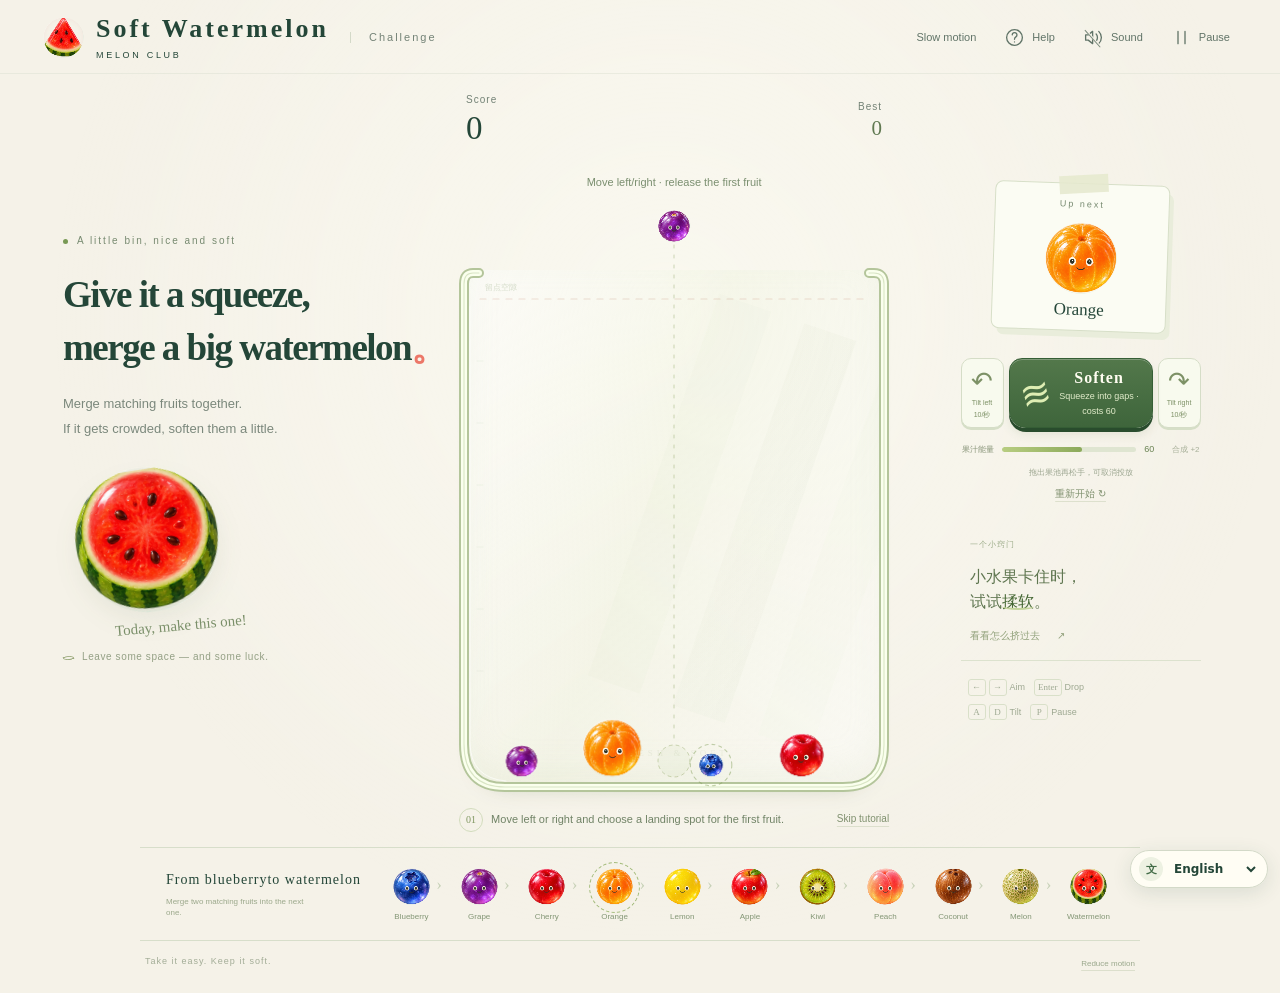
==== index.html @ 74e07fe6 "refactor: modularize game shell and add i18n" ====
<!doctype html>
<html lang="zh-CN">
<head>
  <meta charset="utf-8">
  <meta name="viewport" content="width=device-width,initial-scale=1,viewport-fit=cover">
  <meta name="theme-color" content="#f5f2e8">
  <title>Melt Melon</title>
  <style>
    :root{font-family:system-ui,-apple-system,BlinkMacSystemFont,"Segoe UI",sans-serif;color-scheme:light}
    *{box-sizing:border-box}body{min-height:100vh;margin:0;display:grid;place-items:center;background:#f5f2e8;color:#244638}
    .boot{display:grid;gap:10px;justify-items:center;padding:32px;text-align:center}.boot__dot{width:28px;height:28px;border:3px solid #d3d9c8;border-top-color:#426b47;border-radius:50%;animation:spin .8s linear infinite}.boot p{margin:0;font-size:14px}.boot a{color:#426b47}
    @keyframes spin{to{transform:rotate(360deg)}}
    @media(prefers-reduced-motion:reduce){.boot__dot{animation:none}}
  </style>
  <script defer src="./src/bootstrap.js"></script>
</head>
<body>
  <main class="boot" id="boot-status" role="status" aria-live="polite">
    <span class="boot__dot" aria-hidden="true"></span>
    <p>Loading Melt Melon…</p>
    <noscript><p>JavaScript is required for the localized launcher. <a href="./game.html">Open the original game</a>.</p></noscript>
  </main>
</body>
</html>
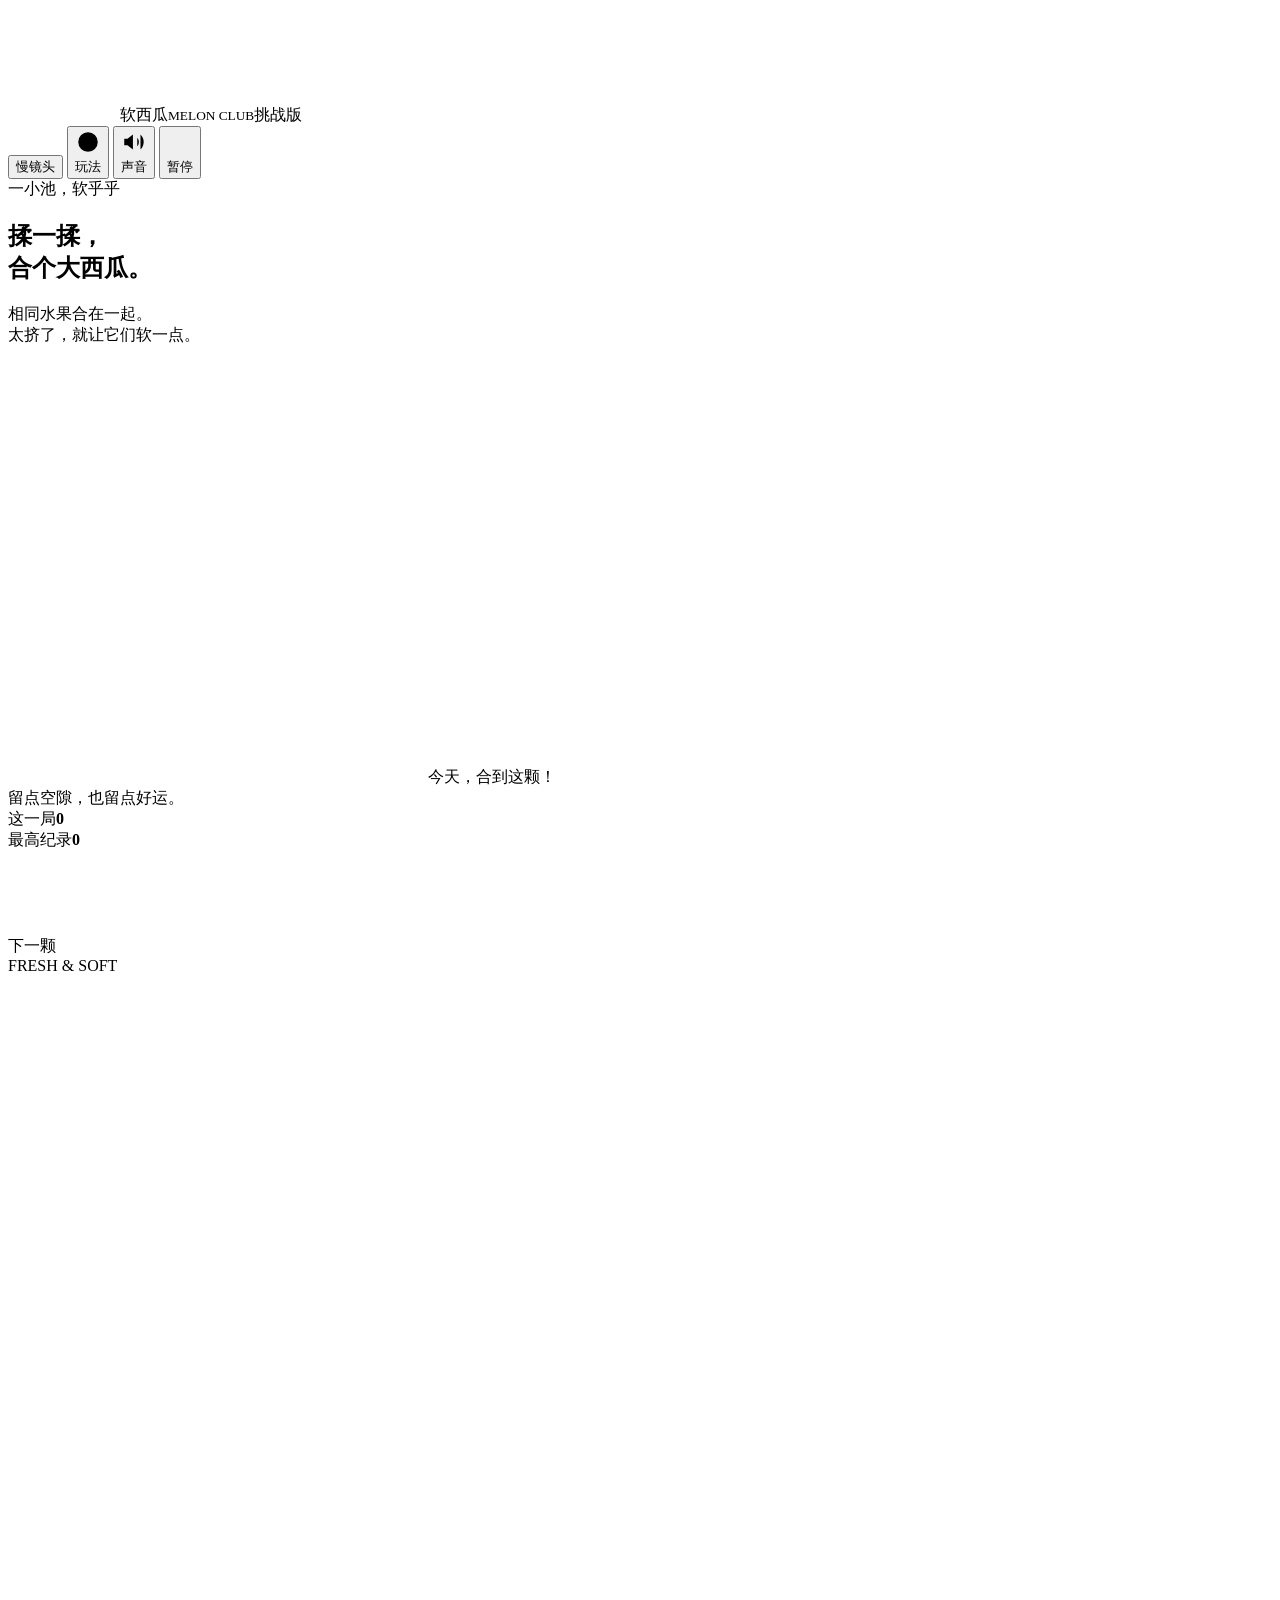
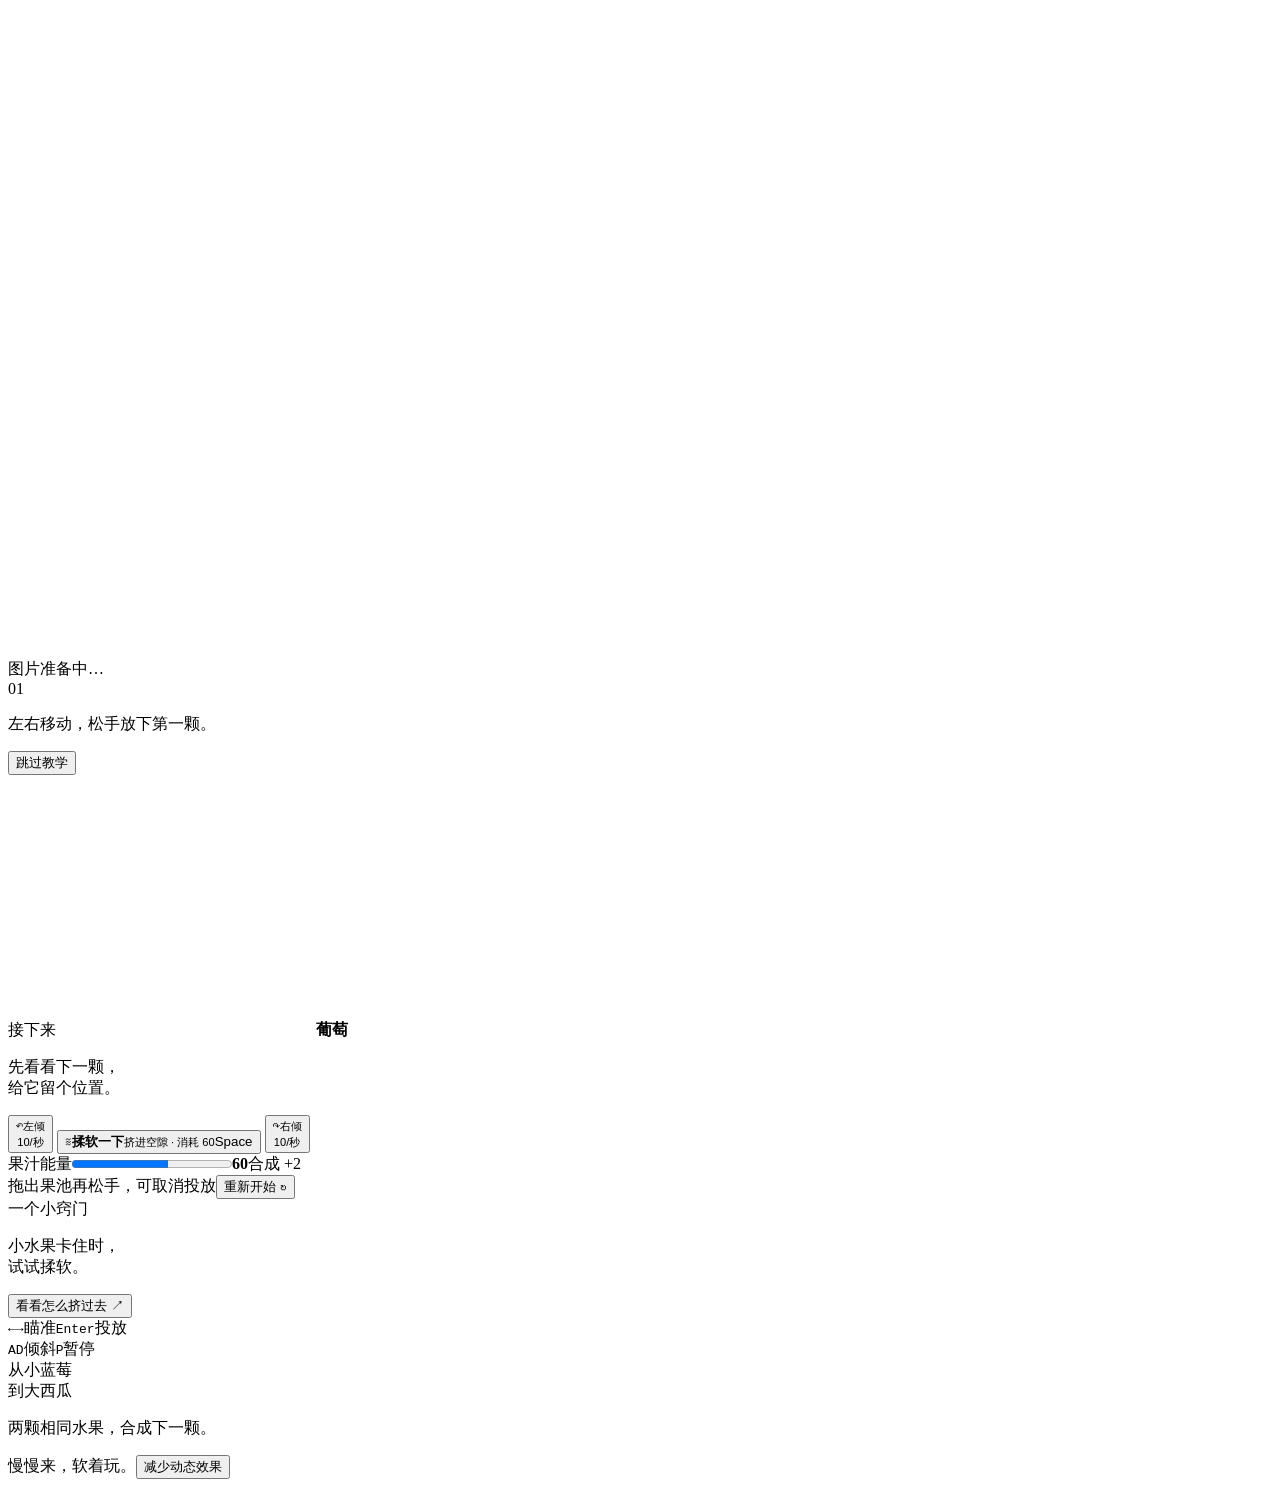
==== commit 55ae26ff: "refactor: extract game sources and assets" ====
--- a/index.html
+++ b/index.html
@@ -2,23 +2,129 @@
 <html lang="zh-CN">
 <head>
   <meta charset="utf-8">
+<meta http-equiv="Content-Security-Policy" content="default-src 'none'; img-src data:; style-src 'unsafe-inline'; script-src 'unsafe-inline'; connect-src 'none'; media-src data:">
   <meta name="viewport" content="width=device-width,initial-scale=1,viewport-fit=cover">
   <meta name="theme-color" content="#f5f2e8">
-  <title>Melt Melon</title>
-  <style>
-    :root{font-family:system-ui,-apple-system,BlinkMacSystemFont,"Segoe UI",sans-serif;color-scheme:light}
-    *{box-sizing:border-box}body{min-height:100vh;margin:0;display:grid;place-items:center;background:#f5f2e8;color:#244638}
-    .boot{display:grid;gap:10px;justify-items:center;padding:32px;text-align:center}.boot__dot{width:28px;height:28px;border:3px solid #d3d9c8;border-top-color:#426b47;border-radius:50%;animation:spin .8s linear infinite}.boot p{margin:0;font-size:14px}.boot a{color:#426b47}
-    @keyframes spin{to{transform:rotate(360deg)}}
-    @media(prefers-reduced-motion:reduce){.boot__dot{animation:none}}
-  </style>
-  <script defer src="./src/bootstrap.js"></script>
+  <title>软西瓜 · 果冻工坊 · 挑战版</title>
+  <link rel="icon" href="data:,">
+  <link rel="stylesheet" href="./src/styles/main.css">
+  <meta name="description" content="A build-free soft-body fruit merge game.">
 </head>
 <body>
-  <main class="boot" id="boot-status" role="status" aria-live="polite">
-    <span class="boot__dot" aria-hidden="true"></span>
-    <p>Loading Melt Melon…</p>
-    <noscript><p>JavaScript is required for the localized launcher. <a href="./game.html">Open the original game</a>.</p></noscript>
+  <!-- Original V3. The reference informed comparison only; code and fruit artwork are independent. -->
+  <div class="page-grain" aria-hidden="true"></div>
+  <header class="masthead">
+    <div class="wordmark"><canvas id="brand-icon" width="112" height="112" aria-hidden="true"></canvas><span>软西瓜<small>MELON CLUB</small></span><span class="edition">挑战版</span></div>
+    <nav class="utilities" aria-label="游戏设置">
+      <button id="motion-button" data-open-motion-lab class="icon-button motion-button" aria-label="打开慢镜头">慢镜头</button>
+      <button id="help-button" class="icon-button" aria-label="怎么玩" title="怎么玩"><svg viewBox="0 0 24 24" aria-hidden="true"><circle cx="12" cy="12" r="9"/><path d="M9.4 9a2.7 2.7 0 1 1 4.2 2.3c-1.2.8-1.6 1.1-1.6 2.7M12 17h.01"/></svg><span>玩法</span></button>
+      <button id="sound-button" class="icon-button" aria-label="开启声音" aria-pressed="false" title="开启声音"><svg viewBox="0 0 24 24" aria-hidden="true"><path d="M11 5 6 9H3v6h3l5 4V5M15 8c2 2 2 6 0 8M18 5c4 4 4 10 0 14"/></svg><span>声音</span><i class="muted-mark"></i></button>
+      <button id="pause-button" class="icon-button" aria-label="暂停游戏" title="暂停 · P"><svg viewBox="0 0 24 24" aria-hidden="true"><path d="M8 5v14M16 5v14"/></svg><span>暂停</span></button>
+    </nav>
+  </header>
+
+  <main class="game-layout">
+    <aside class="introduction">
+      <div class="overline"><span></span> 一小池，软乎乎</div>
+      <h1>揉一揉，<br>合个大西瓜<span>。</span></h1>
+      <p>相同水果合在一起。<br>太挤了，就让它们软一点。</p>
+      <div class="goal-illustration"><canvas id="goal-fruit" width="420" height="420" aria-hidden="true"></canvas><span class="handnote">今天，合到这颗！</span></div>
+      <div class="desktop-note"><span class="tiny-leaf" aria-hidden="true"></span> 留点空隙，也留点好运。</div>
+    </aside>
+
+    <section class="play-column" aria-label="软西瓜游戏">
+      <div class="score-strip">
+        <div class="score-current"><span>这一局</span><strong id="score">0</strong><b id="combo" aria-live="off"></b></div>
+        <div class="score-best"><span>最高纪录</span><strong id="best">0</strong></div>
+        <div class="mobile-next"><span>下一颗</span><canvas id="next-mobile" width="100" height="100" aria-label="下一颗水果"></canvas></div>
+      </div>
+      <div class="board-wrap" id="board-wrap">
+        <div class="board-backdrop" aria-hidden="true"><span class="window-shadow"></span><span class="tank-label">FRESH & SOFT</span></div>
+        <canvas id="game" width="920" height="1280" tabindex="0" aria-label="水果投放区。拖动瞄准，松手投放。左右方向键瞄准，回车投放，空格揉软，A D 倾斜，P 暂停。"></canvas>
+        <div class="board-message" id="board-message" role="status">图片准备中…</div>
+        <div class="pause-cover" id="pause-cover" hidden><span>歇一会儿</span><h2>果冻等你回来。</h2><button id="resume-button" class="primary-button">继续合成 <span>↗</span></button></div>
+        <div class="danger-note" id="danger-note" hidden>快满了，给水果腾点地方 <strong id="danger-count">3</strong></div>
+      </div>
+      <div class="coach" id="coach"><span class="coach-step" id="coach-step">01</span><p id="coach-copy">左右移动，松手放下第一颗。</p><button id="skip-tutorial" class="text-button">跳过教学</button></div>
+
+    </section>
+
+    <aside class="companion">
+      <div class="next-ticket"><span class="overline">接下来</span><canvas id="next-fruit" width="260" height="260" aria-label="下一颗水果"></canvas><strong id="next-name">葡萄</strong><p>先看看下一颗，<br>给它留个位置。</p></div>
+      <div class="action-panel">
+      <div class="touch-controls" aria-label="倾斜与软化控制">
+        <button id="tilt-left" class="tilt-button" aria-label="按住向左倾斜，每秒消耗10能量"><span>↶</span><small>左倾<br>10/秒</small></button>
+        <button id="soften-button" class="soften-button" aria-label="揉软水果，消耗60能量"><span class="soften-symbol" aria-hidden="true">≋</span><span><strong id="soften-label">揉软一下</strong><small id="soften-detail">挤进空隙 · 消耗 60</small></span><span class="soften-key">Space</span></button>
+        <button id="tilt-right" class="tilt-button" aria-label="按住向右倾斜，每秒消耗10能量"><span>↷</span><small>右倾<br>10/秒</small></button>
+      </div>
+      <div class="energy-line"><span>果汁能量</span><progress id="energy" max="100" value="60" aria-label="果汁能量"></progress><strong id="energy-value">60</strong><span class="energy-explain">合成 +2</span></div>
+      <div class="round-actions"><span>拖出果池再松手，可取消投放</span><button id="restart-button" class="text-button">重新开始 ↻</button></div>
+      </div>
+      <div class="softness-note"><span class="mini-label">一个小窍门</span><p>小水果卡住时，<br>试试<span>揉软</span>。</p><button id="lesson-button" class="lesson-link">看看怎么挤过去 <span>↗</span></button></div>
+      <div class="keyboard-note"><kbd>←</kbd><kbd>→</kbd><span>瞄准</span><kbd>Enter</kbd><span>投放</span><br><kbd>A</kbd><kbd>D</kbd><span>倾斜</span><kbd>P</kbd><span>暂停</span></div>
+    </aside>
   </main>
+
+  <section class="fruit-route" aria-label="水果合成顺序">
+    <div class="route-heading"><span>从小蓝莓<br>到大西瓜</span><p id="route-caption">两颗相同水果，合成下一颗。</p></div>
+    <div id="route-fruits" class="route-fruits"></div>
+  </section>
+  <footer class="page-footer"><span>慢慢来，软着玩。</span><button id="reduced-button" class="text-button" aria-pressed="false">减少动态效果</button></footer>
+  <p class="screen-reader" id="announcer" role="status" aria-live="polite"></p>
+
+  <dialog id="help-dialog" class="paper-dialog">
+    <button class="dialog-close" data-close="help-dialog" aria-label="关闭玩法说明">×</button>
+    <span class="overline">一点点上手</span><h2>给水果找个好位置。</h2>
+    <ol class="help-rules"><li><b>松手投放</b><p>左右拖动瞄准，松手放下。拖出果池再松手，就能取消。</p></li><li><b>相同的会合成</b><p>两颗相同水果碰到一起，变成下一种水果。共十一级，下一颗随机来自前五级；连续合成会多得分。</p></li><li><b>挤不动，揉软一下</b><p>点“揉软一下”，水果会软化 2.4 秒，消耗 60 能量。每次合成补充 2 能量。倾斜每秒消耗 10 能量，和揉软共用。</p></li><li><b>别越过红线</b><p>水果稳定越过红线 3 秒，本局结束。西瓜不会消除，合出后可以继续冲分。</p></li></ol>
+    <div class="dialog-actions"><button id="help-practice" class="primary-button">练一次揉软 <span>↗</span></button><button class="secondary-button" data-close="help-dialog">回到游戏</button></div>
+  </dialog>
+  <dialog id="lesson-dialog" class="paper-dialog lesson-dialog">
+    <button id="lesson-skip" class="dialog-close" aria-label="跳过软化练习">×</button>
+    <span class="overline">亲手试一下 · 练习不影响当前对局</span><h2 id="lesson-title">差一点，就能碰到伙伴。</h2><p id="lesson-copy" class="dialog-lead">点一下揉软，让上面的果肉挤过缝隙。</p>
+    <canvas id="lesson-canvas" width="690" height="960" aria-label="软化练习：一颗猕猴桃被卡在缝隙上方，下方还有一颗猕猴桃。"></canvas>
+    <button id="lesson-soften" class="primary-button">揉软看看 <span>≋</span></button><button id="lesson-continue" class="primary-button" hidden>学会了，继续合成 <span>↗</span></button>
+    <button id="lesson-retry" class="text-button" hidden>再试一次</button>
+  </dialog>
+  <dialog id="restart-dialog" class="paper-dialog small-dialog"><span class="overline">新的一局</span><h2>换一池新水果？</h2><p class="dialog-lead">这一局会重新开始，最高纪录会保留。</p><div class="dialog-actions"><button id="confirm-restart" class="primary-button">重新开始</button><button class="secondary-button" data-close="restart-dialog">接着玩</button></div></dialog>
+  <dialog id="result-dialog" class="paper-dialog result-dialog"><canvas id="result-fruit" width="260" height="260" aria-hidden="true"></canvas><span class="overline" id="result-kicker">这一池，收获满满</span><h2 id="result-title">又离大西瓜近了一点。</h2><strong id="result-score">0</strong><p class="dialog-lead" id="result-copy"></p><div class="dialog-actions"><button id="result-primary" class="primary-button">再来一局 <span>↗</span></button><button id="result-secondary" class="secondary-button" hidden>继续挑战</button></div></dialog>
+<dialog id="motion-lab-dialog" class="paper-dialog motion-lab-dialog" aria-labelledby="motion-lab-title" aria-describedby="motion-lab-description">
+  <button type="button" class="dialog-close" data-motion-close aria-label="关闭慢镜头">×</button>
+  <header class="motion-lab-heading">
+    <span class="motion-lab-eyebrow">把一瞬间，放慢一点</span>
+    <h2 id="motion-lab-title">慢镜头</h2>
+    <p id="motion-lab-description">同一套水果运动，放慢看压缩与回弹。</p>
+  </header>
+  <div class="motion-lab-scenes" role="group" aria-label="选择动作场景">
+    <button type="button" data-motion-scene="drop" aria-pressed="true">单果落地</button>
+    <button type="button" data-motion-scene="collision" aria-pressed="false">大小碰撞</button>
+    <button type="button" data-motion-scene="merge" aria-pressed="false">同果合成</button>
+  </div>
+  <div class="motion-lab-view">
+    <div class="motion-lab-clock"><span>模拟时刻</span><output data-motion-time>0.000 s</output></div>
+    <canvas width="460" height="640" aria-label="水果慢镜头。可开启显示真实节点。"></canvas>
+  </div>
+  <label class="motion-timeline">拖动时间轴<input type="range" min="0" max="3" step="0.0166666666667" value="0" data-motion-timeline aria-label="慢镜头时间轴，单位秒"></label>
+  <div class="motion-lab-controls" role="group" aria-label="慢镜头播放控制">
+    <div class="motion-lab-speeds" role="group" aria-label="播放速度">
+      <button type="button" data-motion-speed="1" aria-pressed="false" aria-label="正常速度">1×</button>
+      <button type="button" data-motion-speed="0.25" aria-pressed="true" aria-label="四分之一速度">0.25×</button>
+    </div>
+    <button type="button" data-motion-pause aria-pressed="false">暂停</button>
+    <button type="button" data-motion-step title="前进 1/60 秒模拟时间">+1 帧</button>
+    <button type="button" data-motion-restart>重来</button>
+  </div>
+  <div class="motion-lab-readout">
+    <label class="motion-lab-node-toggle"><input type="checkbox" data-motion-nodes>显示真实节点</label>
+    <output class="motion-lab-shapes" data-motion-shape></output>
+    <p class="motion-lab-event" data-motion-event>还未接触</p>
+    <p class="motion-lab-hint" data-motion-hint></p>
+    <small>宽高单位为逻辑像素。+1 帧前进 1/60 秒。</small>
+  </div>
+</dialog>
+
+  <details id="qa-panel" hidden><summary>验证记录</summary><div class="qa-controls"><button id="qa-stress">40 果实压力场景</button><button id="qa-bubbles">大水果气泡外膜</button><button id="qa-autoplay">连续中间投放</button><button id="qa-end">查看结束画面</button><button id="qa-win">查看西瓜画面</button></div><pre id="diagnostics"></pre></details>
+  <script src="./src/config/fruit-catalog.js"></script>
+<script src="./src/physics/soft-world.js"></script><script src="./src/game/melon-game.js"></script><script src="./src/input/melon-input.js"></script><script src="./src/rendering/fruit-painter.js"></script><script src="./src/features/softening-lesson.js"></script><script src="./src/rendering/melon-feedback.js"></script><script src="./src/features/motion-lab.js"></script><script src="./src/assets.js"></script>
+<script src="./src/app.js"></script>
 </body>
 </html>
--- a/src/styles/main.css
+++ b/src/styles/main.css
@@ -0,0 +1,42 @@
+:root{--paper:#f5f2e8;--cream:#fffdf5;--ink:#244638;--muted:#738276;--line:#d3d9c8;--leaf:#426b47;--lime:#dbe98d;--coral:#ec7768;--serif:"Songti SC","STSong","Noto Serif CJK SC",serif;--sans:"PingFang SC","Hiragino Sans GB","Microsoft YaHei",sans-serif}
+*{box-sizing:border-box}html{min-height:100%;background:var(--paper)}body{margin:0;color:var(--ink);font:14px/1.65 var(--sans);background:radial-gradient(ellipse at 52% 32%,#fffff780,transparent 65%);overflow-x:hidden}button{font:inherit;color:inherit;cursor:pointer;touch-action:manipulation}button:disabled{cursor:default}button:focus-visible,canvas:focus-visible{outline:3px solid #7d9b46;outline-offset:5px}button,canvas,a{-webkit-tap-highlight-color:transparent}[hidden]{display:none!important}.page-grain{position:fixed;inset:0;pointer-events:none;opacity:.09;background-image:radial-gradient(#66734e 0.6px,transparent .6px);background-size:4px 4px;z-index:-1}.masthead{max-width:1340px;margin:auto;padding:22px 40px 18px;display:flex;justify-content:space-between;align-items:center;border-bottom:1px solid #dce0d280}.wordmark{display:flex;align-items:center;gap:9px;line-height:1}.wordmark>canvas{width:47px;height:47px}.wordmark>span:nth-child(2){font:700 26px/1 var(--serif);letter-spacing:3px}.wordmark small{display:block;font:9px/1 var(--sans);letter-spacing:2.7px;margin-top:9px}.edition{align-self:center;border-left:1px solid var(--line);margin-left:12px;padding-left:18px;font-size:11px;color:var(--muted);letter-spacing:2px}.utilities{display:flex;gap:8px}.icon-button{position:relative;display:flex;align-items:center;justify-content:center;gap:7px;height:42px;min-width:52px;border:0;background:transparent;border-radius:9px;padding:0 10px;font-size:11px;color:#617468;transition:background .2s,color .2s}.icon-button:hover{background:#e6eadb;color:var(--ink)}.icon-button svg{width:21px;height:21px;fill:none;stroke:currentColor;stroke-width:1.5;stroke-linecap:round;stroke-linejoin:round}.muted-mark{position:absolute;left:19px;top:10px;width:1.5px;height:23px;transform:rotate(-42deg);background:var(--paper);border-left:1.3px solid #798a7b}.icon-button[aria-pressed=true] .muted-mark{display:none}
+.game-layout{max-width:1230px;margin:0 auto;display:grid;grid-template-columns:minmax(195px,1fr) auto minmax(170px,.82fr);gap:44px;padding:25px 38px 0;align-items:center}.introduction{align-self:center;padding-bottom:22px}.overline{font-size:10px;letter-spacing:2px;color:#778a70;display:block}.introduction>.overline{display:flex;align-items:center;gap:9px}.overline>span{width:5px;height:5px;background:#789954;border-radius:50%}h1{font:600 clamp(35px,3.7vw,49px)/1.45 var(--serif);letter-spacing:-1.5px;margin:18px 0 17px;white-space:nowrap}h1>span{color:var(--coral)}.introduction>p{color:#7b887c;font-size:13px;line-height:1.9;margin:0}.goal-illustration{position:relative;width:205px;height:208px;margin:13px 0 10px;transform:rotate(-9deg)}.goal-illustration>canvas{width:190px;height:190px;filter:drop-shadow(0 12px 12px #354f2612)}.handnote{position:absolute;bottom:1px;left:39px;font:15px var(--serif);color:#7a8f69;white-space:nowrap;transform:rotate(4deg)}.desktop-note{font-size:10px;color:#94a085;display:flex;gap:8px;align-items:center;letter-spacing:.6px}.tiny-leaf{width:11px;height:6px;border:1px solid #91a271;border-radius:0 100%;transform:rotate(-25deg)}
+.play-column{width:min(460px,calc((100svh - 252px)*.71875));min-width:310px}.score-strip{min-height:62px;height:auto;display:flex;align-items:center;justify-content:space-between;padding:6px 22px 14px}.score-strip span{display:block;font-size:10px;color:var(--muted);letter-spacing:1px}.score-strip strong{display:block;font-family:Georgia,var(--serif);font-weight:400;line-height:1.2}.score-current strong{font-size:33px}.score-best{text-align:right}.score-best strong{font-size:21px;color:#607951}.score-current{position:relative}.score-current b{position:absolute;bottom:3px;left:100%;margin-left:12px;white-space:nowrap;font-size:10px;font-weight:500;color:var(--coral)}.mobile-next{display:none}.board-wrap{position:relative;width:100%;aspect-ratio:460/640;isolation:isolate}.board-backdrop{position:absolute;inset:16.8% 4.4% 2.2%;z-index:-1;border-radius:9px 9px 43px 43px;background:linear-gradient(110deg,#ffffff91,#edf3dd50 44%,#ffffff75);box-shadow:inset 0 -15px 35px #c8d3b42b,0 14px 23px -19px #33552856;overflow:hidden}.window-shadow{position:absolute;right:22%;top:10%;width:13%;height:78%;background:linear-gradient(90deg,#a1b48709,#b0c29a0e);transform:rotate(19deg);box-shadow:-90px 0 0 #b0c29a0b,90px 0 0 #b0c29a07}.tank-label{position:absolute;left:50%;bottom:5.8%;transform:translateX(-50%);white-space:nowrap;color:#667f4c18;font:9px Georgia,serif;letter-spacing:4px}#game{display:block;width:100%;height:100%;touch-action:none;cursor:crosshair;border-radius:10px}.board-message{position:absolute;top:1%;left:50%;transform:translateX(-50%);max-width:95%;white-space:nowrap;color:#7b8f70;font-size:11px;padding:5px 12px;pointer-events:none;transition:opacity .25s}.board-message.is-urgent{color:#bc6351}.danger-note{position:absolute;top:18%;left:50%;transform:translateX(-50%);font-size:10px;background:#fff8efd9;color:#be6654;border:1px solid #ecae9866;padding:4px 10px;border-radius:6px;white-space:nowrap;pointer-events:none}.danger-note strong{font:15px Georgia;display:inline-block;padding-left:8px}.pause-cover{position:absolute;inset:16.8% 4.4% 2.2%;border-radius:7px 7px 38px 38px;background:#f5f3e5eb;backdrop-filter:blur(7px);display:flex;flex-direction:column;align-items:center;justify-content:center;z-index:5}.pause-cover>span{font-size:11px;letter-spacing:3px;color:var(--muted)}.pause-cover h2{font:500 26px var(--serif);margin:13px 0 26px}.pause-cover .primary-button{min-width:180px}
+.coach{display:flex;align-items:center;min-height:35px;gap:8px;padding:0 15px;margin:3px 0 8px}.coach-step{width:24px;height:24px;display:grid;place-items:center;border:1px solid #d1dbbc;border-radius:50%;font:10px Georgia;color:#7d945e;flex-shrink:0}.coach p{font-size:11px;color:#708366;margin:0;line-height:1.5;flex:1}.coach>.text-button{font-size:10px;white-space:nowrap}.coach.is-complete>.coach-step{border-color:transparent;font-size:15px}.touch-controls{display:flex;gap:7px;align-items:stretch;margin:0 15px}.soften-button{position:relative;overflow:hidden;flex:1;border:1px solid #355e35;border-radius:13px 13px 17px 17px;min-height:57px;background:linear-gradient(180deg,#53784b,#3e653b);box-shadow:inset 0 1px 0 #ffffff42,0 4px 0 #294c2d,0 7px 10px #5364361c;color:#fffdf1;display:flex;align-items:center;justify-content:center;gap:12px;padding:8px 10px;transition:transform .12s,box-shadow .12s,background .25s}.soften-button:hover:not(:disabled){background:linear-gradient(#618850,#497644)}.soften-button:active:not(:disabled){transform:translateY(3px);box-shadow:inset 0 1px 0 #ffffff25,0 1px 0 #294c2d}.soften-button:disabled{opacity:.63;box-shadow:inset 0 1px 0 #ffffff33,0 2px 0 #294c2d}.soften-button.is-active{background:linear-gradient(#a8ba65,#859e48);color:#fffef0;opacity:1;border-color:#81924e}.soften-symbol{font:37px/1 Georgia;transform:rotate(-15deg);font-weight:300;color:#deedb3}.soften-button strong{display:block;font:600 16px/1.4 var(--serif);letter-spacing:1px}.soften-button small{font-size:9px;font-weight:400;color:#e2eccb;display:block}.soften-key{border:1px solid #d7e5b14a;border-radius:4px;padding:1px 4px;font-size:8px;color:#d9e4bd;margin-left:auto}.tilt-button{width:39px;flex-shrink:0;display:flex;align-items:center;justify-content:center;flex-direction:column;gap:0;border:1px solid #d5ddc7;border-radius:10px;background:#f8faee;box-shadow:0 2px 0 #d6dfc7;color:#7d9166}.tilt-button>span{font:26px/1.2 Georgia}.tilt-button small{font-size:8px}.tilt-button.is-held{background:#e0eac4;transform:translateY(2px);box-shadow:none}.energy-line{display:flex;gap:8px;align-items:center;margin:12px 17px 0;font-size:8px;color:#859276}.energy-line progress{height:5px;flex:1;min-width:35px;width:40px;border:0;border-radius:5px;overflow:hidden;background:#dfe5d1;appearance:none}.energy-line progress::-webkit-progress-bar{background:#dfe5d1}.energy-line progress::-webkit-progress-value{background:linear-gradient(90deg,#b8cd81,#8caa5b);border-radius:5px;transition:width .2s}.energy-line progress::-moz-progress-bar{background:#8caa5b}.energy-line strong{font-weight:500;font-size:9px;min-width:17px;color:#6a8354}.energy-explain{margin-left:3px;opacity:.7}.round-actions{display:flex;justify-content:space-between;align-items:center;margin:8px 16px 0;font-size:8px;color:#9ba58f}.text-button{border:0;padding:3px 0;background:none;color:#7f906e;font-size:10px;text-decoration:underline;text-decoration-color:#a1b48a4d;text-underline-offset:4px}.text-button:hover{color:var(--ink)}
+.companion{padding:0 0 25px;max-width:200px;justify-self:center;width:100%}.next-ticket{position:relative;text-align:center;padding:24px 14px 17px;background:#fbfcf3;border:1px solid #d7dfc8;border-radius:8px;box-shadow:5px 7px 0 -1px #e9eddb;transform:rotate(2deg)}.next-ticket::before{content:"";position:absolute;width:49px;height:18px;background:#e6e9ced9;top:-9px;left:calc(50% - 24px);transform:rotate(-5deg)}.next-ticket canvas{width:112px;height:112px;display:block;margin:4px auto 0}.next-ticket>strong{font:500 17px var(--serif);display:block}.next-ticket>p{font-size:10px;color:#929e84;margin:13px 0 0;line-height:1.7}.next-ticket>.overline{font-size:9px}.softness-note{margin:36px 0 20px;padding:0 9px}.mini-label{font-size:8px;color:#9bab88;letter-spacing:1px}.softness-note p{font:18px/1.6 var(--serif);margin:10px 0 9px;color:#5f7650}.softness-note p>span{position:relative;color:#456734}.softness-note p>span::after{content:"";position:absolute;bottom:0;left:0;right:0;height:5px;border-bottom:2px solid #c4d49b;border-radius:50%}.lesson-link{background:none;border:0;padding:4px 0;font-size:10px;color:#92a27c;display:flex;align-items:center;gap:17px}.lesson-link:hover{color:var(--ink)}.keyboard-note{border-top:1px solid #dce2ce;padding:14px 7px;font-size:8px;color:#9da891;line-height:2.7;white-space:nowrap}.keyboard-note kbd{display:inline-block;font:9px Georgia;border:1px solid #d9e0c9;border-radius:3px;min-width:18px;text-align:center;padding:0 3px;line-height:1.6;margin-right:3px}.keyboard-note span{margin-right:9px}
+.fruit-route{max-width:1000px;display:flex;align-items:center;gap:25px;margin:23px auto 0;padding:16px 26px;border-top:1px solid #d7deca;border-bottom:1px solid #d7deca}.route-heading{display:flex;flex-direction:column;gap:5px;min-width:113px}.route-heading>span{font:500 14px/1.45 var(--serif);letter-spacing:1px}.route-heading>span br{display:none}.route-heading p{margin:0;font-size:8px;color:#9ba88b;max-width:145px;line-height:1.4;min-height:22px}.route-fruits{flex:1;display:flex;justify-content:space-between;align-items:center;gap:10px}.fruit-step{position:relative;display:flex;flex-direction:column;align-items:center;justify-content:center;background:none;border:0;padding:0;min-width:45px;color:#839675}.fruit-step:not(:last-child)::after{content:"›";position:absolute;right:-15px;top:10px;font:17px var(--serif);color:#c7d1b7}.fruit-step canvas{width:43px;height:43px;transition:transform .2s}.fruit-step:hover canvas{transform:translateY(-4px)}.fruit-step span{font-size:8px;margin-top:2px}.fruit-step.is-latest::before{content:"";position:absolute;top:0;width:43px;height:43px;border:1px dashed #a6bd7f;border-radius:50%;transform:scale(1.13)}.page-footer{display:flex;justify-content:space-between;max-width:1000px;margin:0 auto;padding:13px 5px 20px;color:#a3ad97;font-size:9px;letter-spacing:1px}.page-footer .text-button{font-size:8px;color:#9aa88c}.screen-reader{position:absolute;width:1px;height:1px;padding:0;margin:-1px;overflow:hidden;clip:rect(0,0,0,0);white-space:nowrap;border:0}
+.paper-dialog{border:1px solid #d9dfc9;background:#fcfbf1;color:var(--ink);border-radius:22px;padding:32px;width:min(480px,calc(100% - 30px));max-height:calc(100svh - 36px);overflow:auto;box-shadow:0 24px 90px #1d3c2c30}.paper-dialog::backdrop{background:#20392d50;backdrop-filter:blur(5px)}.paper-dialog h2{font:500 28px/1.5 var(--serif);margin:10px 0 18px;letter-spacing:-.5px}.dialog-close{position:absolute;right:16px;top:12px;width:35px;height:35px;border:0;background:none;color:#8c9b7b;font-size:26px}.dialog-lead{font-size:12px;color:#819170;line-height:1.8;margin:0 0 21px}.help-rules{padding:0;list-style:none;counter-reset:steps;margin:22px 0 26px}.help-rules li{position:relative;padding-left:34px;margin-bottom:20px;counter-increment:steps}.help-rules li::before{content:counter(steps);position:absolute;left:0;top:1px;width:21px;height:21px;display:grid;place-items:center;border:1px solid #d1ddbf;border-radius:50%;font:11px Georgia;color:#8ea36c}.help-rules b{font-size:13px;font-weight:500}.help-rules p{font-size:11px;line-height:1.8;color:#8a9879;margin:4px 0 0}.dialog-actions{display:flex;gap:10px}.primary-button,.secondary-button{border-radius:10px;padding:12px 18px;font-size:12px;min-height:45px;display:flex;justify-content:center;align-items:center;gap:30px}.primary-button{background:#486c3c;border:1px solid #416035;color:#fffbed;box-shadow:inset 0 1px 0 #ffffff20;flex:1}.primary-button:hover{background:#567c45}.primary-button:disabled{background:#99ac76;border-color:#99ac76}.primary-button>span{font-size:18px;line-height:1}.secondary-button{background:#f8f9ec;border:1px solid #d2dec0;color:#8a9b71}.lesson-dialog{text-align:center;width:min(470px,calc(100% - 26px));padding:24px 30px}.lesson-dialog .overline{font-size:8px;letter-spacing:1px}.lesson-dialog h2{font-size:23px;margin:10px 0}.lesson-dialog .dialog-lead{font-size:11px;margin-bottom:0}.lesson-dialog>canvas{display:block;max-width:100%;width:min(270px,calc((100svh - 300px)*.71875));height:auto;margin:-3px auto 0}.lesson-dialog>.primary-button{width:100%;min-height:48px}.lesson-dialog>.text-button{margin-top:10px}.small-dialog{padding:34px}.result-dialog{text-align:center}.result-dialog>canvas{width:135px;height:135px;display:block;margin:0 auto 5px}.result-dialog h2{font-size:24px;margin:7px 0 12px}.result-dialog>strong{display:block;font:48px/1.2 Georgia;color:#466d36;margin:12px 0}.result-dialog .dialog-lead{margin:10px 0 24px}.result-dialog .dialog-actions{justify-content:center}.result-dialog .secondary-button{flex:1}#qa-panel{max-width:1000px;margin:20px auto;padding:12px;background:#edf1e2;border:1px solid #cad6b5;font-size:10px}#qa-panel pre{max-height:260px;overflow:auto;white-space:pre-wrap}.qa-controls{display:flex;gap:10px;padding:12px 0}.qa-controls button{font-size:10px;border:1px solid #abb992;background:#fff;padding:5px 8px}
+@media(min-width:1300px) and (min-height:820px){.game-layout{gap:60px;padding-top:33px}.companion{max-width:210px}.next-ticket canvas{width:133px;height:133px}}
+@media(max-width:1080px){.game-layout{gap:25px;padding-left:28px;padding-right:28px}.introduction h1{font-size:34px}.introduction .overline{font-size:8px}.introduction>p{font-size:11px}.goal-illustration{width:165px;height:178px}.goal-illustration>canvas{width:165px;height:165px}.handnote{left:16px;font-size:13px}.companion{max-width:155px}.next-ticket canvas{width:98px;height:98px}.softness-note p{font-size:16px}.fruit-route{margin-left:30px;margin-right:30px}.page-footer{margin-left:30px;margin-right:30px}}
+@media(max-width:820px){.masthead{padding:15px 23px 11px}.game-layout{grid-template-columns:minmax(180px,1fr) auto;max-width:710px;gap:25px;padding-top:12px}.companion{display:none}.play-column{width:min(415px,calc((100svh - 248px)*.71875));min-width:300px}.mobile-next{display:flex;align-items:center;gap:3px}.mobile-next canvas{width:40px;height:40px}.score-best{margin-left:auto;margin-right:18px}.introduction h1{font-size:34px}.score-strip{min-height:58px}.fruit-route{gap:13px;padding:13px 8px;max-width:640px;margin:20px auto 0}.route-heading{min-width:96px}.route-heading>span{font-size:11px}.route-heading p{max-width:105px}.route-fruits{gap:8px}.fruit-step{min-width:35px}.fruit-step canvas{width:36px;height:36px}.fruit-step:not(:last-child)::after{right:-11px;top:8px}.page-footer{max-width:640px;margin:auto}.edition{display:none}.icon-button span{display:none}}
+@media(max-width:600px){.masthead{padding:10px 17px 7px;border:0;max-width:430px}.wordmark>canvas{width:34px;height:34px}.wordmark>span:nth-child(2){font-size:22px;letter-spacing:2px}.wordmark small{font-size:7px;letter-spacing:2px;margin-top:6px}.utilities{gap:1px}.icon-button{padding:0 9px;min-width:38px;height:38px}.icon-button svg{width:19px;height:19px}.muted-mark{left:16px;top:8px;height:23px}.game-layout{display:block;margin:0 auto;padding:0 12px;max-width:420px}.introduction,.companion{display:none}.play-column{width:min(100%,calc((100svh - 238px)*.71875));min-width:0;margin:auto}.score-strip{min-height:50px;padding:4px 18px 12px}.score-strip span{font-size:8px}.score-current strong{font-size:29px}.score-best strong{font-size:18px}.score-best{margin-right:12px}.score-current b{font-size:9px;bottom:4px;margin-left:8px}.mobile-next>span{max-width:9px;line-height:1.2}.mobile-next canvas{width:40px;height:40px}.board-message{font-size:9px;top:-.5%}.coach{padding:0 11px;margin:0 0 5px;min-height:29px;gap:6px}.coach-step{width:20px;height:20px;font-size:9px}.coach p{font-size:10px}.coach>.text-button{font-size:8px}.touch-controls{margin:0 10px;gap:6px}.soften-button{min-height:49px;gap:9px;padding:6px 9px;border-radius:10px 10px 13px 13px}.soften-button strong{font-size:15px}.soften-button small{font-size:8px}.soften-symbol{font-size:32px}.soften-key{display:none}.tilt-button{width:34px}.tilt-button>span{font-size:24px}.tilt-button small{font-size:7px}.energy-line{margin:9px 12px 0;font-size:7px;gap:6px}.energy-line progress{height:4px}.energy-line strong{font-size:8px}.energy-explain{font-size:7px}.round-actions{margin:4px 11px 0;font-size:7px}.round-actions .text-button{font-size:8px}.fruit-route{max-width:390px;gap:10px;margin:11px auto 0;padding:10px 14px 9px;border-bottom:0}.route-heading{min-width:41px}.route-heading>span{font-size:9px;line-height:1.4;letter-spacing:0}.route-heading>span br{display:block}.route-heading p{display:none}.route-fruits{gap:6px}.fruit-step{min-width:28px}.fruit-step canvas{width:30px;height:30px}.fruit-step>span{font-size:7px;margin-top:0}.fruit-step:not(:last-child)::after{right:-7px;font-size:11px;top:7px}.fruit-step.is-latest::before{width:30px;height:30px}.page-footer{padding:0 22px 12px;max-width:410px;font-size:7px}.page-footer .text-button{font-size:7px}.paper-dialog{padding:26px;max-height:calc(100svh - 24px)}.paper-dialog h2{font-size:25px}.lesson-dialog{padding:23px}.lesson-dialog h2{font-size:21px}.lesson-dialog .dialog-lead{font-size:10px}.lesson-dialog>canvas{width:min(250px,calc((100svh - 275px)*.71875))}.help-rules{margin-top:18px}.help-rules li{margin-bottom:16px}.danger-note{font-size:8px;padding:3px 7px}.danger-note strong{font-size:13px}.pause-cover h2{font-size:22px}.pause-cover .primary-button{min-width:150px}}
+@media(max-width:370px){.masthead{padding-left:12px;padding-right:12px}.fruit-route{padding-left:10px;padding-right:10px;gap:6px}.route-fruits{gap:4px}.fruit-step{min-width:24px}.fruit-step canvas{width:27px;height:27px}.coach p{font-size:9px}.game-layout{padding:0 8px}}
+@media(prefers-reduced-motion:reduce){*,*::before,*::after{animation-duration:.01ms!important;transition-duration:.01ms!important;scroll-behavior:auto!important}}body[data-reduced=true] *,body[data-reduced=true] *::before,body[data-reduced=true] *::after{animation-duration:.01ms!important;transition-duration:.01ms!important}
+@media(min-width:601px) and (max-height:800px){.masthead{padding-top:11px;padding-bottom:9px}.game-layout{padding-top:9px;gap:38px}.play-column{width:min(385px,calc((100svh - 326px)*.71875));min-width:300px}.score-strip{min-height:45px}.score-current strong{font-size:29px}.coach{min-height:29px;margin:0 0 6px;padding:0 8px;gap:5px}.coach p{font-size:10px}.coach>.text-button{font-size:9px}.touch-controls{margin:0 8px}.soften-button{min-height:50px}.energy-line{margin-top:10px}.round-actions{margin-top:5px}.introduction h1{font-size:40px}.goal-illustration{width:175px;height:182px}.goal-illustration>canvas{width:170px;height:170px}.next-ticket canvas{width:99px;height:99px}.next-ticket{padding-top:18px}.softness-note{margin:23px 0 16px}.fruit-route{margin-top:17px}}
+@media(max-width:600px){.icon-button{min-width:44px;height:44px;padding:0 11px}.muted-mark{left:18px;top:11px}.tilt-button{width:44px}.play-column{width:min(100%,calc((100svh - 284px)*.71875))}.coach p{font-size:11px}.round-actions>span{font-size:8px}.fruit-route{margin-top:9px}.lesson-dialog .dialog-close{width:44px;height:44px}}
+
+/* V3: use the available height for the falling fruit. */
+@media(min-width:821px){.masthead{padding-top:14px;padding-bottom:12px}.game-layout{padding-top:12px;gap:40px;grid-template-columns:minmax(170px,1fr) auto minmax(220px,.8fr)}.play-column{width:min(460px,calc((100svh - 175px)*.71875));min-width:345px}.score-strip{min-height:48px}.coach{min-height:31px;margin:2px 0 0}.companion{max-width:240px;padding-bottom:0}.next-ticket{max-width:175px;margin:0 auto 27px;padding:13px 12px 10px}.next-ticket canvas{width:84px;height:84px}.next-ticket>p{display:none}.action-panel{margin-top:12px}.touch-controls{margin:0;gap:5px}.tilt-button{width:34px}.soften-button{min-height:59px;gap:6px}.soften-key{display:none}.soften-button strong{font-size:16px}.soften-button small{font-size:9px}.energy-line{margin:14px 1px 0}.round-actions{margin:9px 1px 0;flex-direction:column;gap:4px}.softness-note{margin:25px 0 12px}.softness-note p{font-size:16px}.keyboard-note{font-size:9px}.fruit-route{margin-top:12px;padding:10px 26px}.goal-illustration{width:175px;height:185px}.goal-illustration>canvas{width:170px;height:170px}.introduction h1{font-size:37px}}
+@media(min-width:601px) and (max-width:820px){.game-layout{display:grid;grid-template-columns:1fr 210px;align-items:center;gap:20px}.introduction{display:none}.play-column{width:min(430px,calc((100svh - 185px)*.71875));min-width:320px}.companion{display:block;max-width:210px}.next-ticket{display:none}.touch-controls{margin:0}.soften-key{display:none}.round-actions{flex-direction:column}.fruit-route{margin-top:12px}}
+@media(max-width:600px){.game-layout{max-width:440px}.play-column{width:min(100%,calc((100svh - 240px)*.71875))}.companion{display:block;max-width:none;width:min(100%,calc((100svh - 240px)*.71875));margin:0 auto;padding:0}.companion>.next-ticket,.companion>.softness-note,.companion>.keyboard-note{display:none}.action-panel{margin-top:2px}.coach{padding:0 10px;min-height:25px;margin-bottom:4px}.coach p{font-size:10px}.coach.is-complete{display:none}.energy-line{margin-top:8px}.round-actions{margin-top:4px}.masthead{padding-top:7px;padding-bottom:6px}.wordmark>span:nth-child(2){font-size:20px}.wordmark small{font-size:6px}.wordmark>canvas{width:29px;height:29px}.wordmark{gap:5px}.icon-button{padding:0 8px;min-width:38px}.motion-button{font-size:10px;min-width:48px;padding:0 4px}.utilities{gap:0}.muted-mark{left:15px}.fruit-route{margin-top:9px}.board-message{font-size:10px}.score-strip{min-height:43px}}
+
+.paper-dialog.motion-lab-dialog{box-sizing:border-box;width:min(520px,calc(100% - 24px));max-width:520px;max-height:calc(100svh - 24px);padding:22px 24px 18px;overflow:auto;overscroll-behavior:contain;border-radius:20px;background:#fbfcf2;color:#354c32}
+.motion-lab-heading{padding-right:28px}.motion-lab-eyebrow{font-size:10px;letter-spacing:1px;color:#81926b}.paper-dialog.motion-lab-dialog h2{font:500 26px/1.2 var(--serif,serif);margin:7px 0}.motion-lab-heading p{font-size:11px;line-height:1.6;margin:0 0 14px;color:#6e7e5e}.motion-lab-dialog .dialog-close{width:44px;height:44px;right:9px;top:9px}
+.motion-lab-scenes{display:grid;grid-template-columns:repeat(3,1fr);gap:6px;margin-bottom:10px}.motion-lab-dialog button{font:inherit;cursor:pointer;-webkit-tap-highlight-color:transparent}.motion-lab-scenes button,.motion-lab-controls button{min-height:44px;border:1px solid #d2ddc1;border-radius:9px;background:#f5f7eb;color:#627951;font-size:11px;padding:7px 10px}.motion-lab-scenes button[aria-pressed=true],.motion-lab-speeds button[aria-pressed=true]{background:#456b3e;border-color:#456b3e;color:#fffdef}.motion-lab-dialog button:focus-visible,.motion-lab-dialog input:focus-visible{outline:3px solid #91aa69;outline-offset:3px}.motion-lab-dialog button:hover{filter:brightness(.98)}
+.motion-lab-view{position:relative;border:1px solid #dae2cd;border-radius:13px;background:#f8f8ee;overflow:hidden}.motion-lab-view canvas{display:block;width:min(100%,max(200px,calc((100svh - 455px)*.71875)));max-width:460px;height:auto;margin:0 auto}.motion-lab-clock{position:absolute;z-index:1;right:14px;top:12px;display:flex;flex-direction:column;align-items:flex-end;pointer-events:none}.motion-lab-clock span{font-size:9px;color:#839174}.motion-lab-clock output{font:18px/1.5 ui-monospace,SFMono-Regular,Consolas,monospace;color:#42613a;font-variant-numeric:tabular-nums}
+.motion-lab-controls{display:flex;gap:6px;margin-top:10px;align-items:stretch}.motion-lab-controls>button{flex:1;white-space:nowrap;padding:7px 5px}.motion-lab-speeds{display:flex;gap:0;flex:1.8}.motion-lab-speeds button{flex:1;padding:7px 6px;border-radius:0}.motion-lab-speeds button:first-child{border-radius:9px 0 0 9px}.motion-lab-speeds button:last-child{border-radius:0 9px 9px 0;margin-left:-1px}.motion-lab-controls [data-motion-pause]{background:#e8eedb;border-color:#c4d2ad;color:#426238}
+.motion-lab-readout{font-size:10px;color:#6d7e5b;line-height:1.6;padding-top:10px}.motion-lab-node-toggle{display:flex;align-items:center;gap:5px;min-height:24px;width:max-content;cursor:pointer}.motion-lab-node-toggle input{accent-color:#456b3e;margin:0;width:14px;height:14px}.motion-lab-shapes{display:block;white-space:pre-line;font:10px/1.65 ui-monospace,SFMono-Regular,Consolas,monospace;font-variant-numeric:tabular-nums;min-height:33px;margin:4px 0;color:#46613b}.motion-lab-event{margin:4px 0;color:#996238;font-size:10px;min-height:16px}.motion-lab-hint{margin:4px 0;color:#778467}.motion-lab-readout>small{display:block;font-size:9px;color:#93a080}
+@media(max-width:600px){.paper-dialog.motion-lab-dialog{padding:18px 14px 14px}.paper-dialog.motion-lab-dialog h2{font-size:24px}.motion-lab-heading p{margin-bottom:11px}.motion-lab-view canvas{width:min(100%,max(200px,calc((100svh - 465px)*.71875)))}.motion-lab-readout{padding-top:6px}.motion-lab-controls{gap:5px}.motion-lab-controls button{font-size:10px}.motion-lab-shapes{font-size:9px}}
+
+.motion-timeline{display:flex;align-items:center;gap:12px;font-size:10px;color:#71845f;margin:8px 0 0}.motion-timeline input{flex:1;accent-color:#608351;min-width:0}
+
+/* Keep keyboard focus inside the canvas so it cannot cross adjacent text or controls. */
+#game:focus-visible{outline-offset:-3px}
+
+/* Eleven stages stay readable without stretching the game board. */
+.route-fruits{min-width:0;gap:10px;overflow-x:auto;padding:7px 3px;scrollbar-width:thin}
+.fruit-step{flex:0 0 45px}.fruit-step:not(:last-child)::after{right:-8px}
+.tilt-button{width:43px}.tilt-button small{white-space:nowrap;font-size:7px}
+/* Long combo labels use the space below the score, away from the record and preview. */
+.score-current b{left:0;bottom:-10px;margin-left:0;font-size:8px}
+@media(max-width:600px){.score-current strong{font-size:27px}.score-best strong{font-size:16px}}
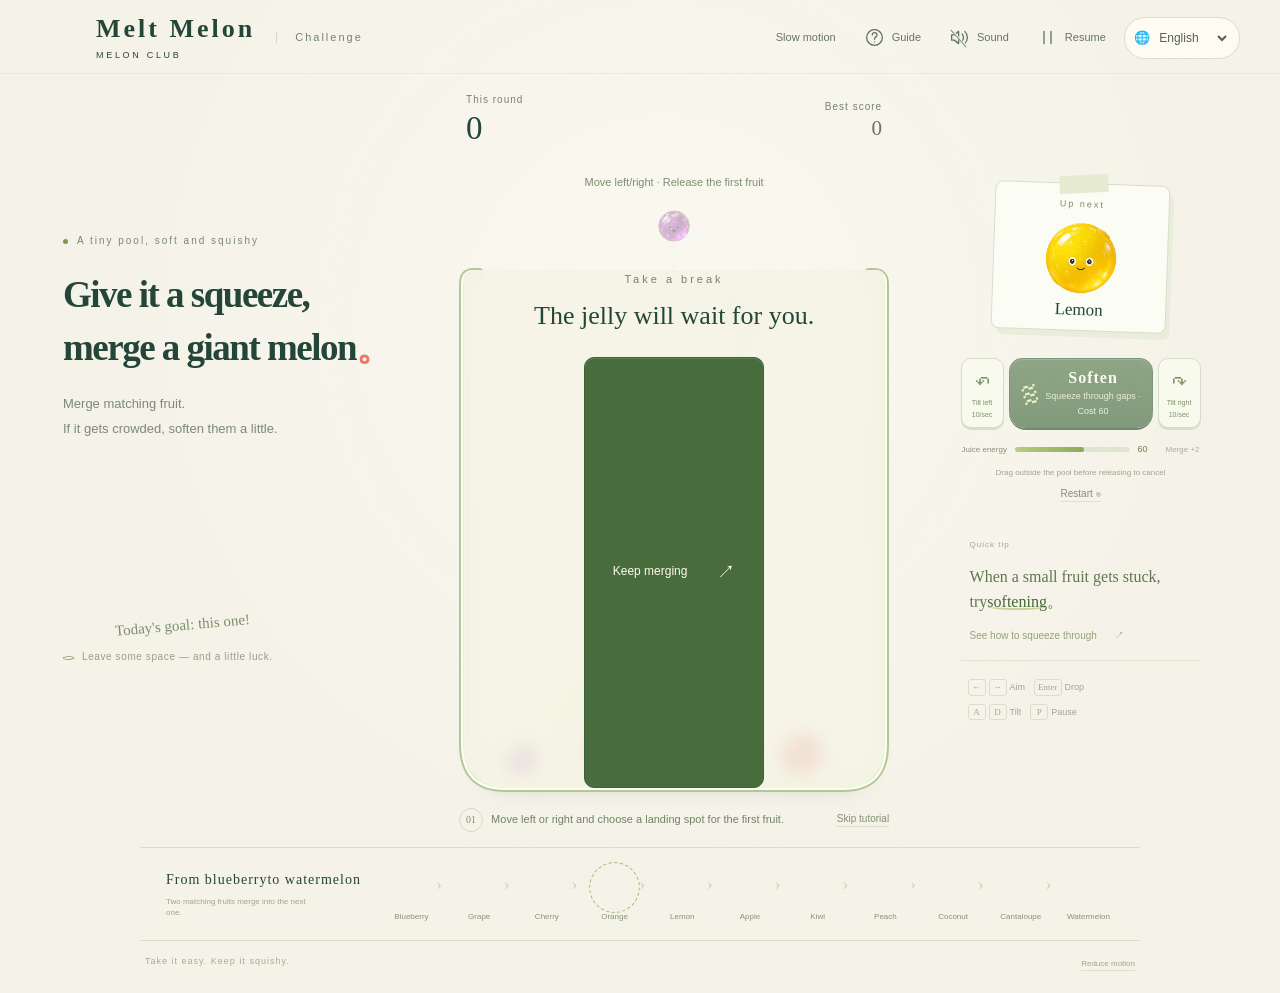
==== commit 91426586: "refactor: modularize game and add multilingual UI" ====
--- a/index.html
+++ b/index.html
@@ -2,7 +2,7 @@
 <html lang="zh-CN">
 <head>
   <meta charset="utf-8">
-<meta http-equiv="Content-Security-Policy" content="default-src 'none'; img-src data:; style-src 'unsafe-inline'; script-src 'unsafe-inline'; connect-src 'none'; media-src data:">
+<meta http-equiv="Content-Security-Policy" content="default-src 'none'; img-src 'self' data:; style-src 'self'; script-src 'self'; connect-src 'none'; media-src 'self' data:">
   <meta name="viewport" content="width=device-width,initial-scale=1,viewport-fit=cover">
   <meta name="theme-color" content="#f5f2e8">
   <title>软西瓜 · 果冻工坊 · 挑战版</title>
@@ -123,8 +123,20 @@
 </dialog>
 
   <details id="qa-panel" hidden><summary>验证记录</summary><div class="qa-controls"><button id="qa-stress">40 果实压力场景</button><button id="qa-bubbles">大水果气泡外膜</button><button id="qa-autoplay">连续中间投放</button><button id="qa-end">查看结束画面</button><button id="qa-win">查看西瓜画面</button></div><pre id="diagnostics"></pre></details>
+  <script src="./src/i18n/locales/en.js"></script>
+  <script src="./src/i18n/locales/vi.js"></script>
+  <script src="./src/i18n/locales/ja.js"></script>
+  <script src="./src/i18n/locales/ko.js"></script>
+  <script src="./src/i18n/core.js"></script>
   <script src="./src/config/fruit-catalog.js"></script>
-<script src="./src/physics/soft-world.js"></script><script src="./src/game/melon-game.js"></script><script src="./src/input/melon-input.js"></script><script src="./src/rendering/fruit-painter.js"></script><script src="./src/features/softening-lesson.js"></script><script src="./src/rendering/melon-feedback.js"></script><script src="./src/features/motion-lab.js"></script><script src="./src/assets.js"></script>
-<script src="./src/app.js"></script>
+  <script src="./src/physics/soft-world.js"></script>
+  <script src="./src/game/melon-game.js"></script>
+  <script src="./src/input/melon-input.js"></script>
+  <script src="./src/rendering/fruit-painter.js"></script>
+  <script src="./src/features/softening-lesson.js"></script>
+  <script src="./src/rendering/melon-feedback.js"></script>
+  <script src="./src/features/motion-lab.js"></script>
+  <script src="./src/assets.js"></script>
+  <script src="./src/app.js"></script>
 </body>
 </html>
--- a/src/styles/main.css
+++ b/src/styles/main.css
@@ -40,3 +40,32 @@
 /* Long combo labels use the space below the score, away from the record and preview. */
 .score-current b{left:0;bottom:-10px;margin-left:0;font-size:8px}
 @media(max-width:600px){.score-current strong{font-size:27px}.score-best strong{font-size:16px}}
+
+
+/* Language picker --------------------------------------------------------- */
+.language-picker {
+  display: inline-flex;
+  align-items: center;
+  gap: .35rem;
+  min-height: 36px;
+  padding: 0 .55rem;
+  border: 1px solid color-mix(in srgb, #73845f 24%, transparent);
+  border-radius: 999px;
+  background: color-mix(in srgb, #fffdf4 86%, transparent);
+  color: #55644b;
+  font-size: 12px;
+}
+.language-picker-icon { font-size: 13px; line-height: 1; }
+.language-picker select {
+  max-width: 112px;
+  border: 0;
+  outline: 0;
+  background: transparent;
+  color: inherit;
+  font: inherit;
+  cursor: pointer;
+}
+@media (max-width: 760px) {
+  .language-picker { padding: 0 .4rem; }
+  .language-picker select { max-width: 88px; }
+}
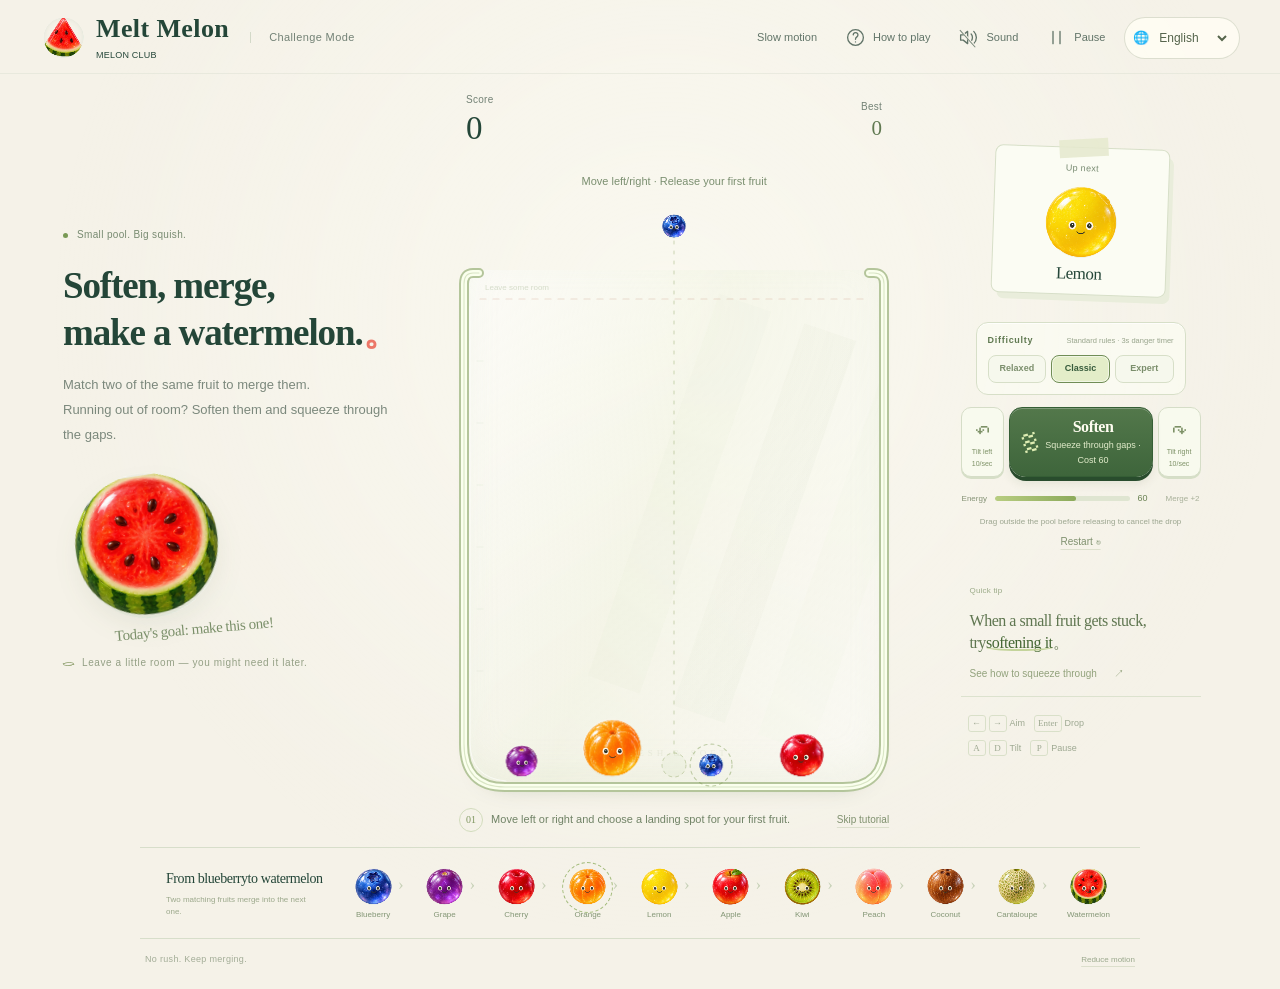
==== commit 653f9876: "feat: load difficulty selector before game startup" ====
--- a/index.html
+++ b/index.html
@@ -8,6 +8,7 @@
   <title>软西瓜 · 果冻工坊 · 挑战版</title>
   <link rel="icon" href="data:,">
   <link rel="stylesheet" href="./src/styles/main.css">
+  <link rel="stylesheet" href="./src/styles/difficulty.css">
   <meta name="description" content="A build-free soft-body fruit merge game.">
 </head>
 <body>
@@ -131,6 +132,7 @@
   <script src="./src/config/fruit-catalog.js"></script>
   <script src="./src/physics/soft-world.js"></script>
   <script src="./src/game/melon-game.js"></script>
+  <script src="./src/features/difficulty.js"></script>
   <script src="./src/input/melon-input.js"></script>
   <script src="./src/rendering/fruit-painter.js"></script>
   <script src="./src/features/softening-lesson.js"></script>
@@ -139,4 +141,4 @@
   <script src="./src/assets.js"></script>
   <script src="./src/app.js"></script>
 </body>
-</html>
+</html>
--- a/src/styles/difficulty.css
+++ b/src/styles/difficulty.css
@@ -0,0 +1,111 @@
+.difficulty-control {
+  margin: 0 15px 12px;
+  padding: 10px 11px 11px;
+  border: 1px solid #d7dfc8;
+  border-radius: 12px;
+  background: #fbfcf3b8;
+  box-shadow: inset 0 1px 0 #ffffffb3;
+}
+
+.difficulty-heading {
+  display: flex;
+  align-items: baseline;
+  justify-content: space-between;
+  gap: 8px;
+  margin-bottom: 7px;
+}
+
+.difficulty-label {
+  flex: 0 0 auto;
+  font-size: 9px;
+  font-weight: 650;
+  color: #607951;
+  letter-spacing: .08em;
+}
+
+.difficulty-detail {
+  min-width: 0;
+  text-align: right;
+  font-size: 7.5px;
+  line-height: 1.35;
+  color: #98a48c;
+}
+
+.difficulty-options {
+  display: grid;
+  grid-template-columns: repeat(3, minmax(0, 1fr));
+  gap: 5px;
+}
+
+.difficulty-option {
+  min-width: 0;
+  height: 28px;
+  padding: 0 5px;
+  border: 1px solid #d7dfc8;
+  border-radius: 8px;
+  background: #f6f8ed;
+  color: #7b8e6c;
+  font-size: 9px;
+  font-weight: 600;
+  white-space: nowrap;
+  transition: transform .12s, border-color .18s, background .18s, color .18s, box-shadow .18s;
+}
+
+.difficulty-option:hover {
+  border-color: #b9c99d;
+  color: #426b47;
+  background: #f0f5df;
+}
+
+.difficulty-option:active {
+  transform: translateY(1px);
+}
+
+.difficulty-option[aria-pressed="true"] {
+  border-color: #708d56;
+  background: #e3edc8;
+  color: #365b3b;
+  box-shadow: inset 0 0 0 1px #ffffff87;
+}
+
+body[data-difficulty="hard"] .difficulty-option[aria-pressed="true"] {
+  border-color: #bb705f;
+  background: #f6dfd6;
+  color: #9a5145;
+}
+
+body[data-difficulty="hard"] .danger-note {
+  border-color: #df8e786e;
+  background: #fff3ecd9;
+}
+
+body[data-difficulty="easy"] .difficulty-option[aria-pressed="true"] {
+  border-color: #7e9d61;
+  background: #e8f0d2;
+}
+
+@media (max-width: 900px) {
+  .difficulty-control {
+    margin-top: 2px;
+  }
+}
+
+@media (max-width: 600px) {
+  .difficulty-control {
+    margin: 0 10px 10px;
+    padding: 8px 9px 9px;
+  }
+
+  .difficulty-heading {
+    margin-bottom: 6px;
+  }
+
+  .difficulty-detail {
+    font-size: 7px;
+  }
+
+  .difficulty-option {
+    height: 30px;
+    font-size: 9px;
+  }
+}
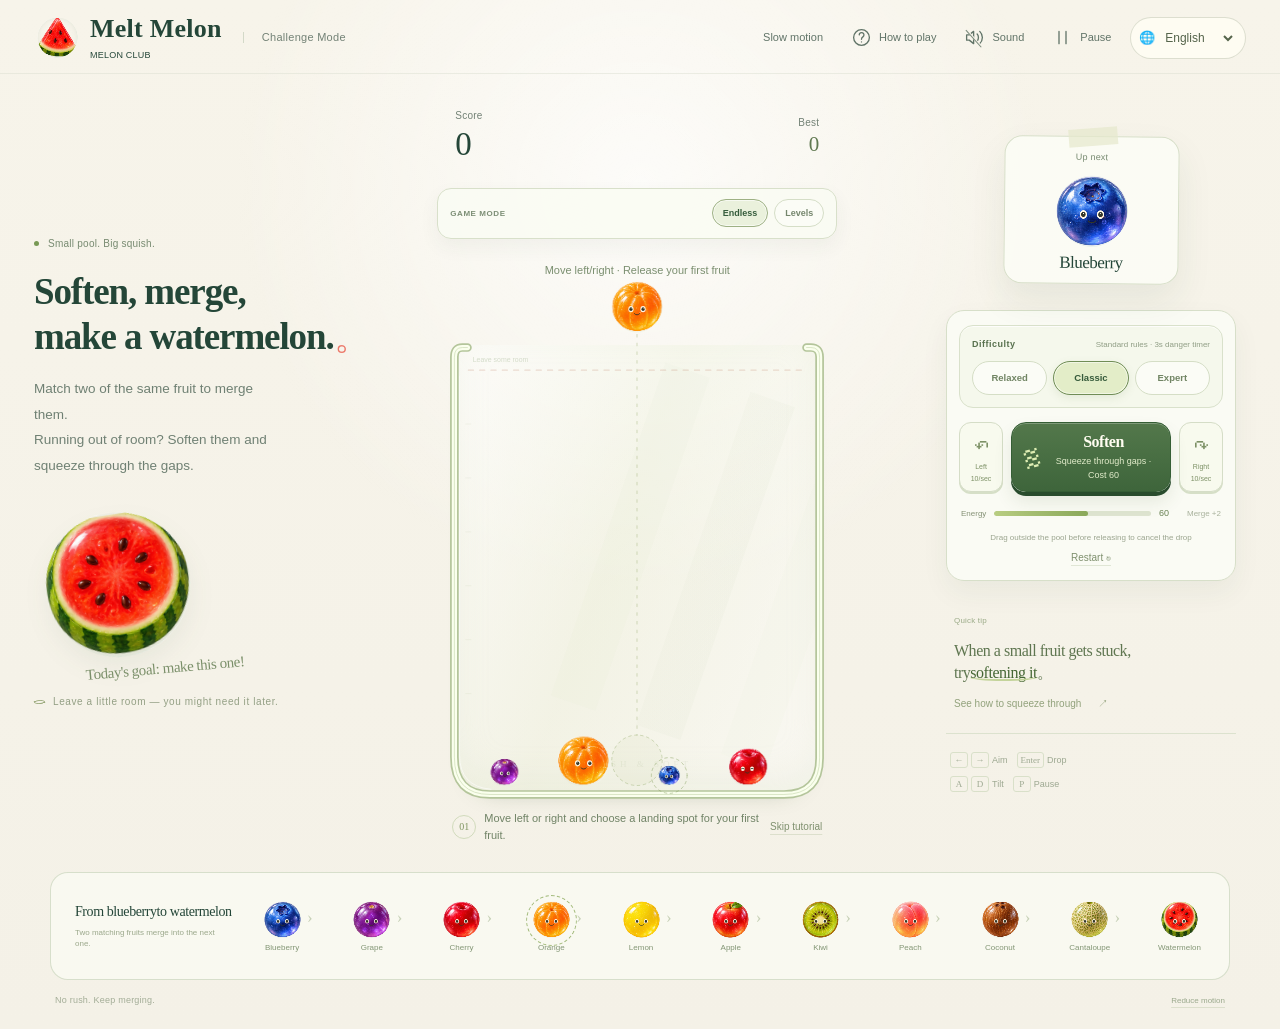
==== commit 78369771: "feat: load stage progression UI" ====
--- a/index.html
+++ b/index.html
@@ -9,6 +9,7 @@
   <link rel="icon" href="data:,">
   <link rel="stylesheet" href="./src/styles/main.css">
   <link rel="stylesheet" href="./src/styles/difficulty.css">
+  <link rel="stylesheet" href="./src/styles/stages.css">
   <meta name="description" content="A build-free soft-body fruit merge game.">
 </head>
 <body>
@@ -133,6 +134,7 @@
   <script src="./src/physics/soft-world.js"></script>
   <script src="./src/game/melon-game.js"></script>
   <script src="./src/features/difficulty.js"></script>
+  <script src="./src/features/stages.js"></script>
   <script src="./src/input/melon-input.js"></script>
   <script src="./src/rendering/fruit-painter.js"></script>
   <script src="./src/features/softening-lesson.js"></script>
--- a/src/styles/difficulty.css
+++ b/src/styles/difficulty.css
@@ -1,60 +1,63 @@
+@import url("./typography.css");
+@import url("./ui-polish.css");
+
 .difficulty-control {
-  margin: 0 15px 12px;
-  padding: 10px 11px 11px;
-  border: 1px solid #d7dfc8;
-  border-radius: 12px;
-  background: #fbfcf3b8;
-  box-shadow: inset 0 1px 0 #ffffffb3;
+  margin: 0 12px 14px;
+  padding: 11px 12px 12px;
+  border: 1px solid #d9e1cb;
+  border-radius: 14px;
+  background: #f5f8ec;
+  box-shadow: inset 0 1px 0 #ffffffcc;
 }
 
 .difficulty-heading {
   display: flex;
   align-items: baseline;
   justify-content: space-between;
-  gap: 8px;
-  margin-bottom: 7px;
+  gap: 10px;
+  margin-bottom: 9px;
 }
 
 .difficulty-label {
   flex: 0 0 auto;
   font-size: 9px;
-  font-weight: 650;
-  color: #607951;
-  letter-spacing: .08em;
+  font-weight: 700;
+  color: #58714e;
+  letter-spacing: .055em;
 }
 
 .difficulty-detail {
   min-width: 0;
   text-align: right;
-  font-size: 7.5px;
+  font-size: 8px;
   line-height: 1.35;
-  color: #98a48c;
+  color: #8f9d84;
 }
 
 .difficulty-options {
   display: grid;
   grid-template-columns: repeat(3, minmax(0, 1fr));
-  gap: 5px;
+  gap: 6px;
 }
 
 .difficulty-option {
   min-width: 0;
-  height: 28px;
-  padding: 0 5px;
-  border: 1px solid #d7dfc8;
-  border-radius: 8px;
-  background: #f6f8ed;
-  color: #7b8e6c;
-  font-size: 9px;
-  font-weight: 600;
+  height: 34px;
+  padding: 0 8px;
+  border: 1px solid #d5dec6;
+  border-radius: 999px;
+  background: #fbfcf6;
+  color: #718564;
+  font-size: 9.5px;
+  font-weight: 650;
   white-space: nowrap;
   transition: transform .12s, border-color .18s, background .18s, color .18s, box-shadow .18s;
 }
 
 .difficulty-option:hover {
-  border-color: #b9c99d;
+  border-color: #b6c99b;
   color: #426b47;
-  background: #f0f5df;
+  background: #eff5df;
 }
 
 .difficulty-option:active {
@@ -65,7 +68,7 @@
   border-color: #708d56;
   background: #e3edc8;
   color: #365b3b;
-  box-shadow: inset 0 0 0 1px #ffffff87;
+  box-shadow: inset 0 0 0 1px #ffffff87, 0 3px 8px #718d5220;
 }
 
 body[data-difficulty="hard"] .difficulty-option[aria-pressed="true"] {
@@ -84,6 +87,12 @@
   background: #e8f0d2;
 }
 
+html:lang(vi) .difficulty-label,
+html:lang(vi) .difficulty-option,
+html:lang(vi) .difficulty-detail {
+  letter-spacing: 0;
+}
+
 @media (max-width: 900px) {
   .difficulty-control {
     margin-top: 2px;
@@ -93,19 +102,19 @@
 @media (max-width: 600px) {
   .difficulty-control {
     margin: 0 10px 10px;
-    padding: 8px 9px 9px;
+    padding: 9px 10px 10px;
   }
 
   .difficulty-heading {
-    margin-bottom: 6px;
+    margin-bottom: 7px;
   }
 
   .difficulty-detail {
-    font-size: 7px;
+    font-size: 7.5px;
   }
 
   .difficulty-option {
-    height: 30px;
+    height: 32px;
     font-size: 9px;
   }
 }
--- a/src/styles/stages.css
+++ b/src/styles/stages.css
@@ -0,0 +1,155 @@
+.stage-control {
+  margin: 10px 0 12px;
+  padding: 10px 12px 11px;
+  border: 1px solid #d8e0ca;
+  border-radius: 14px;
+  background: rgba(250, 252, 244, .92);
+  box-shadow: 0 8px 20px rgba(47, 73, 47, .055);
+}
+
+.stage-mode {
+  display: flex;
+  align-items: center;
+  gap: 6px;
+}
+
+.stage-mode-label {
+  margin-right: auto;
+  color: #7c8e75;
+  font-size: 8px;
+  font-weight: 700;
+  letter-spacing: .07em;
+  text-transform: uppercase;
+}
+
+.stage-mode button {
+  min-height: 28px;
+  padding: 0 10px;
+  border: 1px solid #d5dec7;
+  border-radius: 999px;
+  background: #fbfcf6;
+  color: #75866d;
+  font: inherit;
+  font-size: 9px;
+  font-weight: 650;
+  cursor: pointer;
+}
+
+.stage-mode button[aria-pressed="true"] {
+  border-color: #9eb184;
+  background: #eaf1dc;
+  color: #365d3c;
+  box-shadow: inset 0 0 0 1px rgba(255,255,255,.65);
+}
+
+.stage-detail {
+  margin-top: 9px;
+  padding-top: 9px;
+  border-top: 1px solid #e0e6d7;
+}
+
+.stage-detail[hidden] {
+  display: none;
+}
+
+.stage-heading {
+  display: flex;
+  align-items: center;
+  justify-content: space-between;
+  gap: 10px;
+}
+
+.stage-number {
+  color: #365d3c;
+  font-size: 11px;
+  line-height: 1.2;
+}
+
+.stage-select {
+  max-width: 112px;
+  height: 28px;
+  padding: 0 26px 0 8px;
+  border: 1px solid #d5dec7;
+  border-radius: 8px;
+  background: #fbfcf6;
+  color: #607258;
+  font: inherit;
+  font-size: 8.5px;
+}
+
+.stage-goal-label {
+  display: block;
+  margin-top: 8px;
+  color: #98a18e;
+  font-size: 7px;
+  font-weight: 700;
+  letter-spacing: .06em;
+  text-transform: uppercase;
+}
+
+.stage-goal {
+  margin: 3px 0 7px;
+  color: #53664f;
+  font-size: 9.5px;
+  line-height: 1.4;
+}
+
+.stage-progress-row {
+  display: grid;
+  grid-template-columns: minmax(0, 1fr) auto;
+  align-items: center;
+  gap: 9px;
+}
+
+.stage-progress {
+  width: 100%;
+  height: 6px;
+  accent-color: #6f8e58;
+}
+
+.stage-drops {
+  min-width: 64px;
+  color: #85927e;
+  font-size: 7.5px;
+  text-align: right;
+  white-space: nowrap;
+}
+
+html:lang(vi) .stage-mode-label,
+html:lang(vi) .stage-goal-label {
+  letter-spacing: .025em;
+}
+
+@media (max-width: 900px) {
+  .stage-control {
+    margin-inline: 8px;
+  }
+}
+
+@media (max-width: 600px) {
+  .stage-control {
+    margin: 8px 0 10px;
+    padding: 9px 10px 10px;
+  }
+
+  .stage-mode-label {
+    display: none;
+  }
+
+  .stage-mode button {
+    flex: 1 1 0;
+    min-height: 32px;
+  }
+
+  .stage-heading {
+    align-items: stretch;
+  }
+
+  .stage-select {
+    max-width: 128px;
+  }
+
+  .stage-goal {
+    font-size: 10px;
+  }
+}
